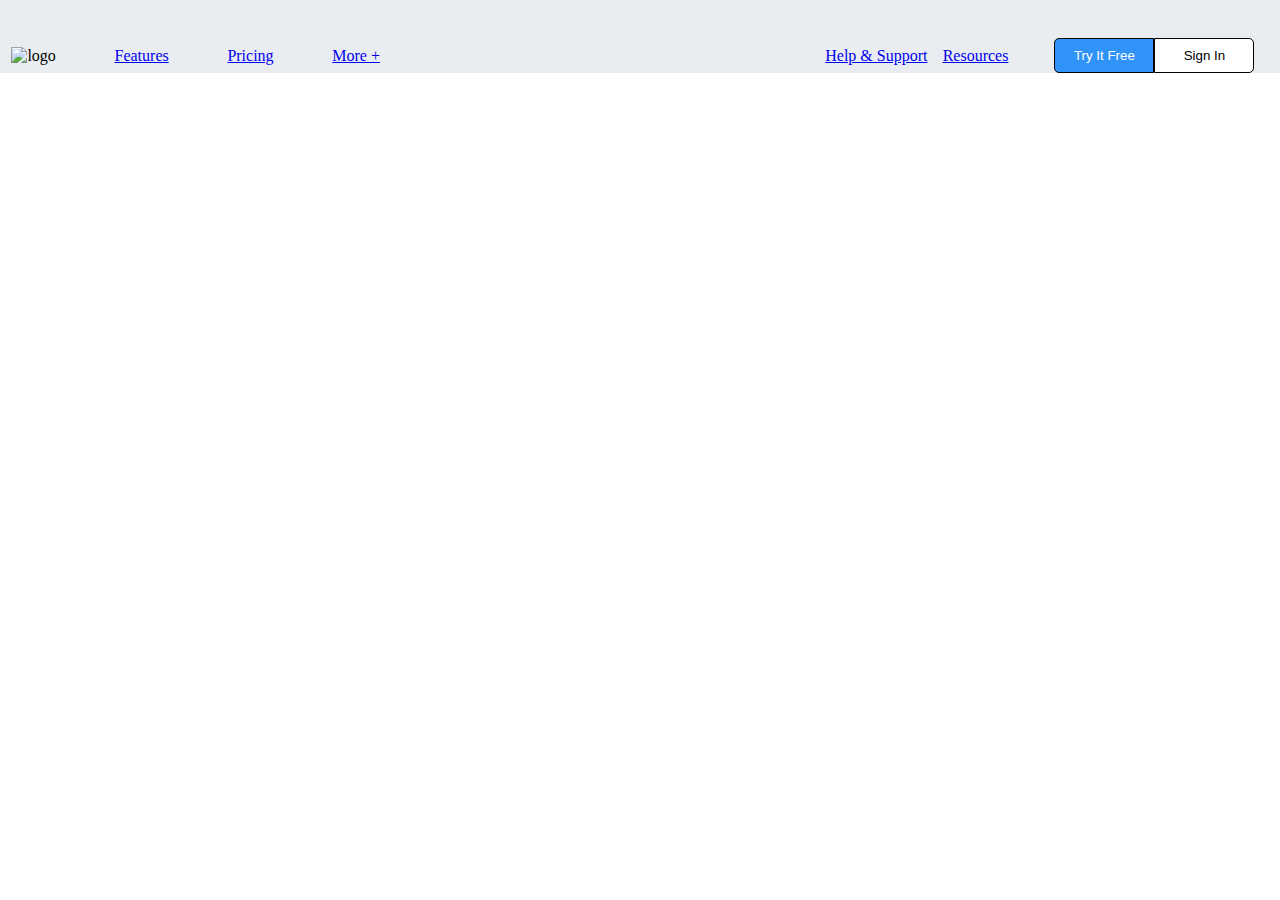
==== ActiveCollab/activeCollab.html @ 05ff6b73 "header" ====
<!DOCTYPE html>
<html lang="fr">
<head>
    <meta charset="UTF-8">
    <title>Active Collab</title>
    <link rel="stylesheet" href="activeCollab_styles.css">
</head>
<body>
   <header>
       <article class="hgauche">
           <img src="/svg/logo-w-type.svg" alt="logo">
           <a href="https://activecollab.com/features.html?_ga=2.247217344.537714980.1511949286-539943258.1511949286">Features</a>
           <a href="https://activecollab.com/pricing.html?_ga=2.247217344.537714980.1511949286-539943258.1511949286">Pricing</a>
           <a href="https://activecollab.com/?&_ga=2.247217344.537714980.1511949286-539943258.1511949286#">More +</a>
       </article>
       <article class="hdroite">
           <a href="https://activecollab.com/help/?_ga=2.216282066.537714980.1511949286-539943258.1511949286">Help & Support</a>
           <a href="https://activecollab.com/project-management-guides/?_ga=2.254097356.537714980.1511949286-539943258.1511949286">Resources</a>
       </article>
       <article class="hddroite">
           
           <button type="button" class="buttonG" >Try It Free</button>
           <button type="button" class="buttonD">Sign In</button>
       </article>
   </header>
    
</body>
</html>
---- ActiveCollab/activeCollab_styles.css ----
body{
    width: 100%;
    margin: 0 auto;
}

header{
    display: flex;
    
    
    
    
    
}

header{
    width: 100%;
    background-color: #e9edf2;
    padding-top: 3%;
    
    
}

.hgauche{
    width: 40%;
    display: flex;
    justify-content: space-between;
    align-items: center;
    margin-right: 20%;
        
    
}

.hgauche img{
    margin-left: 3%
}

.hdroite{
    width: 40%;
    display: flex;
    align-items: center;
    justify-content:flex-end;
    margin-right: 3%;
    padding: 2
}

.hdroite a{
    padding: 2%
}

.hddroite{
    display: flex;
    align-content: center;;
    margin-right: 2%
}

button{
    width: 100px;
    height: 35px;
    border: 1px solid black;
    
    
}

.buttonG{
    background-color: #3093f7;
    color: white;
    border-top-left-radius: 5px;
    border-bottom-left-radius: 5px;
}

.buttonD{
    background-color: white;
    border-top-right-radius: 5px;
    border-bottom-right-radius: 5px;
    
}

h1{
    background-color: #e9edf2;
    margin-top: 0;
    padding-top: 2%;
    text-align: center;
    padding-bottom: 5%
}
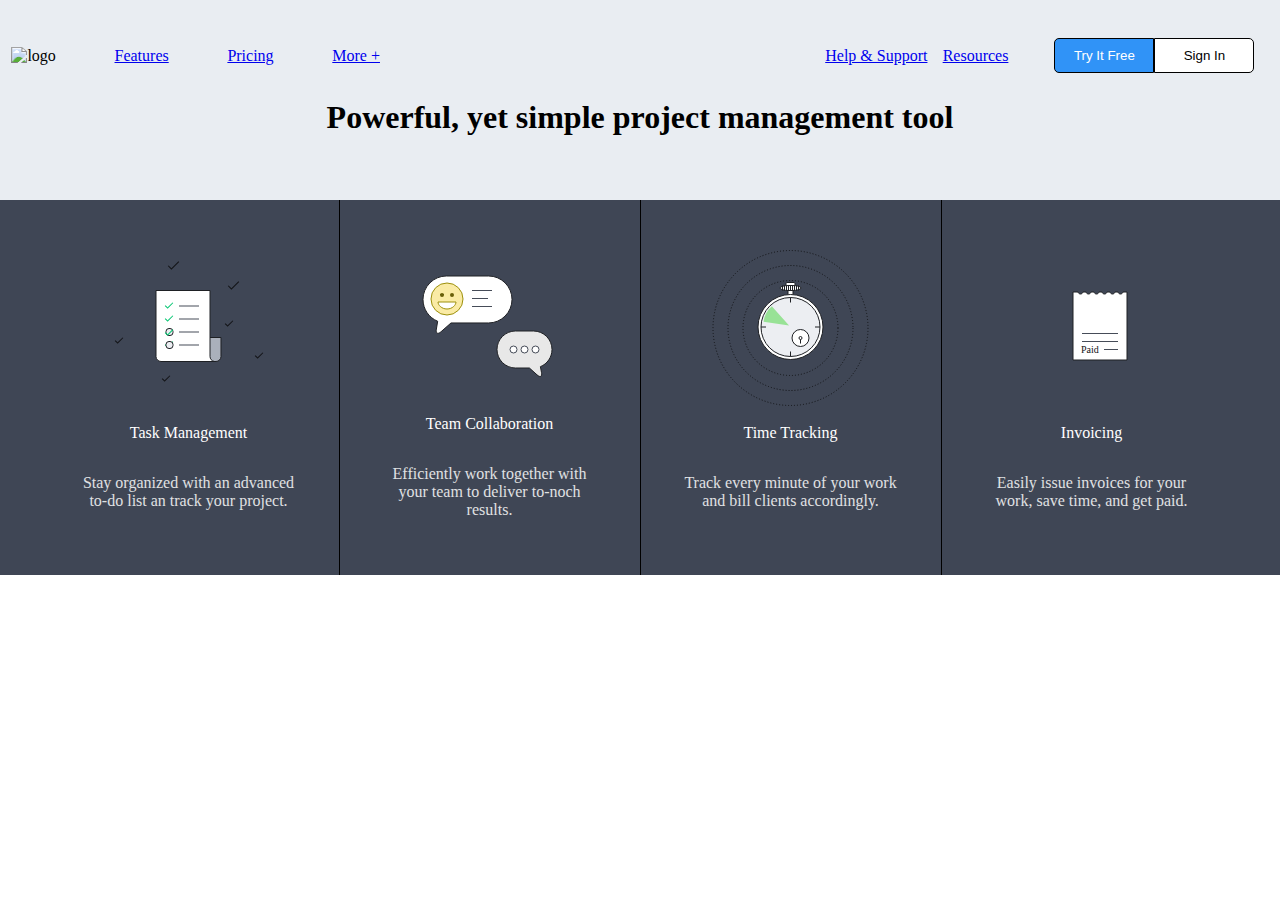
==== commit f0a4b3ef: "fin div bleue" ====
--- a/ActiveCollab/activeCollab.html
+++ b/ActiveCollab/activeCollab.html
@@ -6,6 +6,9 @@
     <link rel="stylesheet" href="activeCollab_styles.css">
 </head>
 <body>
+  
+  <!--HEADER-->
+  
    <header>
        <article class="hgauche">
            <img src="/svg/logo-w-type.svg" alt="logo">
@@ -23,6 +26,167 @@
            <button type="button" class="buttonD">Sign In</button>
        </article>
    </header>
+   
+   
+   <!--NAV BLUE SOUS HEADER-->
+   
+   
+   <h1>Powerful, yet simple project management tool</h1>
+   <section class="navSsHeader">
+      
+      <article class="task">
+           <svg width="150px" height="160px" viewBox="0 0 150 135">
+                      <g stroke="none" stroke-width="1" fill="none" fill-rule="evenodd">
+                         <g id="task-management-hero" transform="translate(-29, -10)">
+                            <g transform="translate(29, 7)">
+                               <path d="M107.014999,103.899982 L107.014999,104 L54.0149994,104 C51.2535756,104 49.0149994,101.761424 49.0149994,99 L49.0149994,80 L103.014999,80 L103.014999,97.5 L103.014999,99 C103.014999,101.418958 104.732759,103.436712 107.014999,103.899982 Z" stroke="#1E2024" fill="#AAB0BB" transform="translate(78, 92) scale(-1, 1) translate(-78, -92)">
+                               </path>
+                               <path d="M100.014999,103.899982 L100.014999,104 L47.0149994,104 C44.2535756,104 42.0149994,101.761424 42.0149994,99 L42.0149994,33 L96.0149994,33 L96.0149994,97.5 L96.0149994,99 C96.0149994,101.418958 97.7327591,103.436712 100.014999,103.899982 Z" stroke="#1E2024" fill="#FFFFFF">
+                               </path>
+                               <rect class="tm-numb-point" stroke="#1E2024" fill="#ECEEF2" x="52" y="71" width="7" height="7" rx="3">
+                               </rect>
+                               <path class="tm-checked" transform="translate(55, 74) rotate(-45) translate(-55, -47)" fill="#05C672" d="M51.0149994,48 L59.0149994,48 L59.0149994,49 L51.0149994,49 L51.0149994,48 Z M51.0149994,45 L52.0149994,45 L52.0149994,48 L51.0149994,48 L51.0149994,45 Z"> </path>
+                               <path class="tm-checked i--delay" transform="translate(55, 86) rotate(-45) translate(-55, -47)" fill="#05C672" d="M51.0149994,48 L59.0149994,48 L59.0149994,49 L51.0149994,49 L51.0149994,48 Z M51.0149994,45 L52.0149994,45 L52.0149994,48 L51.0149994,48 L51.0149994,45 Z"></path>
+                               <rect class="tm-numb-point i--delay" stroke="#1E2024" fill="#ECEEF2" x="52" y="84" width="7" height="7" rx="3">
+                               </rect>
+                               <rect fill="#464C58" x="65" y="48" width="20" height="1"></rect>
+                               <rect fill="#464C58" x="65" y="61" width="20" height="1"></rect>
+                               <rect fill="#464C58" x="65" y="74" width="20" height="1"></rect>
+
+                               <path d="M51.0149994,61 L59.0149994,61 L59.0149994,62 L51.0149994,62 L51.0149994,61 Z M51.0149994,58 L52.0149994,58 L52.0149994,61 L51.0149994,61 L51.0149994,58 Z" fill="#05C672" transform="translate(55.014999, 60.000000) rotate(-45.000000) translate(-55.014999, -60.000000)">
+                               </path>
+                               <path d="M51.0149994,48 L59.0149994,48 L59.0149994,49 L51.0149994,49 L51.0149994,48 Z M51.0149994,45 L52.0149994,45 L52.0149994,48 L51.0149994,48 L51.0149994,45 Z" fill="#05C672" transform="translate(55.014999, 47.000000) rotate(-45.000000) translate(-55.014999, -47.000000)">
+                               </path>
+                               <rect fill="#464C58" x="65" y="87" width="20" height="1"></rect>
+                               <g class="tm-bg-pattern">
+                                  <path d="M1.01499939,83 L9.01499939,83 L9.01499939,84 L1.01499939,84 L1.01499939,83 Z M1.01499939,80 L2.01499939,80 L2.01499939,83 L1.01499939,83 L1.01499939,80 Z" fill="#121316" transform="translate(5.014999, 82.000000) rotate(-45.000000) translate(-5.014999, -82.000000)">
+                                  </path>
+                                  <path d="M141.014999,98 L149.014999,98 L149.014999,99 L141.014999,99 L141.014999,98 Z M141.014999,95 L142.014999,95 L142.014999,98 L141.014999,98 L141.014999,95 Z" fill="#121316" transform="translate(145.014999, 97.000000) rotate(-45.000000) translate(-145.014999, -97.000000)">
+                                  </path>
+                                  <path d="M111.014999,66 L119.014999,66 L119.014999,67 L111.014999,67 L111.014999,66 Z M111.014999,63 L112.014999,63 L112.014999,66 L111.014999,66 L111.014999,63 Z" fill="#121316" transform="translate(115.014999, 65.000000) rotate(-45.000000) translate(-115.014999, -65.000000) ">
+                                  </path>
+                                  <path d="M48.0149994,121 L56.0149994,121 L56.0149994,122 L48.0149994,122 L48.0149994,121 Z M48.0149994,118 L49.0149994,118 L49.0149994,121 L48.0149994,121 L48.0149994,118 Z" fill="#121316" transform="translate(52.014999, 120.000000) rotate(-45.000000) translate(-52.014999, -120.000000)">
+                                  </path>
+                                  <path d="M114.014999,28 L125.014999,28 L125.014999,29 L114.014999,29 L114.014999,28 Z M114.014999,24 L115.014999,24 L115.014999,28 L114.014999,28 L114.014999,24 Z" fill="#121316" transform="translate(119.514999, 26.500000) rotate(-45.000000) translate(-119.514999, -26.500000)">
+                                  </path>
+                                  <path d="M54.0149994,8 L65.0149994,8 L65.0149994,9 L54.0149994,9 L54.0149994,8 Z M54.0149994,4 L55.0149994,4 L55.0149994,8 L54.0149994,8 L54.0149994,4 Z" fill="#121316" transform="translate(59.514999, 6.500000) rotate(-45.000000) translate(-59.514999, -6.500000)">
+                                  </path>
+                               </g>
+                            </g>
+                         </g>
+                      </g>
+
+           </svg>
+           <p class="Phaut">Task Management</p>
+           <p class="Pbas">Stay organized with an advanced to-do list an track your project.</p>
+           </article>
+
+       <article class="team">
+               <svg width="195px" height="160px" viewBox="0 0 195 116">
+                  <g stroke="none" stroke-width="1" fill="none" fill-rule="evenodd">
+                     <g id="team-collaboration-hero" transform="translate(-1.000000, -16.000000)">
+                        <g transform="translate(1.000000, 16.000000)">
+                           <g>
+                              <path d="M127.595294,107 L119.954961,113.855331 C116.666127,116.806255 114.676658,115.677066 115.507767,111.35191 L116.599743,105.669175 C109.799968,102.933716 105,96.2785391 105,88.5 C105,78.2827321 113.278703,70 123.505502,70 L141.494498,70 C151.714805,70 160,78.2804856 160,88.5 C160,98.7172679 151.721297,107 141.494498,107 L127.595294,107 Z" stroke="#1E2024" fill="#E8E8E8" transform="translate(132.500000, 92.750247) scale(-1, 1) translate(-132.500000, -92.750247)">
+                              </path>
+                              <!-- lines -->
+                              <circle class="dot-typing i--delayfl" stroke="#464C58" fill="#FFFFFF" cx="143.5" cy="88.5" r="3.5"></circle>
+                              <circle class="dot-typing i--delayfl-03" stroke="#464C58" fill="#FFFFFF" cx="132.5" cy="88.5" r="3.5"></circle>
+                              <circle class="dot-typing i--delayfl-04" stroke="#464C58" fill="#FFFFFF" cx="121.5" cy="88.5" r="3.5"></circle>
+                           </g>
+                           <path d="M59.0021816,61.9591837 L49.0735175,70.7088005 C45.7574836,73.6310493 43.6497324,72.4706575 44.3674886,68.1062604 L45.6596858,60.2489102 C37.063195,56.7640427 31,48.3317891 31,38.4795918 C31,25.5121713 41.5150186,15 54.4710001,15 L96.5289999,15 C109.491675,15 120,25.5093202 120,38.4795918 C120,51.4470123 109.484981,61.9591837 96.5289999,61.9591837 L59.0021816,61.9591837 Z" stroke="#1E2024" fill="#FFFFFF">
+                           </path>
+                           <rect fill="#464C58" x="80" y="29" width="20" height="1"></rect>
+                           <circle stroke="#9D900C" fill="#FAEBA5" cx="55" cy="38" r="16"></circle>
+                           <circle class="eye" fill="#69600A" cx="50" cy="34" r="2"></circle>
+                           <g class="eye-line" stroke="#69600B" stroke-linecap="square">
+                              <path d="M49.5,49.5 L52.5,49.5" transform="translate(-1, -16)"></path>
+                           </g>
+                           <circle fill="#69600A" cx="60" cy="34" r="2"></circle>
+                           <path d="M46,41 C46,44 49.6,48 55,48 C60.4,48 64,44 64,41 C59.5,41 50.4999999,41 46,41 Z" stroke="#9D900C" fill="#FFFFFF"></path>
+                           <rect fill="#464C58" x="80" y="37" width="16" height="1"></rect>
+                           <rect fill="#464C58" x="80" y="45" width="20" height="1"></rect>
+                        </g>
+                     </g>
+                  </g>
+
+               </svg>
+               <p class="Phaut">Team Collaboration</p>
+               <p class="Pbas">Efficiently work together with your team to deliver to-noch results.</p>
     
+       </article>
+       
+       <article class="time">
+            <svg width="157px" height="160px" viewBox="0 0 157 157">
+                  <g stroke="none" stroke-width="1" fill="none" fill-rule="evenodd">
+                     <g transform="translate(-25.000000, -2.000000)">
+                        <g transform="translate(26.000000, 3.000000)">
+                           <g class="clock-start">
+                              <rect stroke="#1E2024" fill="#FFFFFF" x="75" y="37" width="5" height="12"></rect>
+                              <rect stroke="#1E2024" fill="#FFFFFF" x="73" y="32" width="9" height="5" rx="1"></rect>
+                              <rect stroke="#1E2024" fill="#FFFFFF" x="67" y="35" width="21" height="5" rx="9"></rect>
+                              <rect fill="#1E2024" x="69" y="35" width="1" height="5"></rect>
+                              <rect fill="#1E2024" x="71" y="35" width="1" height="5"></rect>
+                              <rect fill="#1E2024" x="73" y="35" width="1" height="5"></rect>
+                              <rect fill="#1E2024" x="75" y="35" width="1" height="5"></rect>
+                              <rect fill="#1E2024" x="77" y="35" width="1" height="5"></rect>
+                              <rect fill="#1E2024" x="79" y="35" width="1" height="5"></rect>
+                              <rect fill="#1E2024" x="81" y="35" width="1" height="5"></rect>
+                              <rect fill="#1E2024" x="83" y="35" width="1" height="5"></rect>
+                              <rect fill="#1E2024" x="85" y="35" width="1" height="5"></rect>
+                              <g>
+                                 <circle stroke="#1E2024" fill="#FFFFFF" cx="77.5" cy="76.5" r="32.5"></circle>
+                                 <circle class="dot-typing i--pulse" stroke="#121316" stroke-dasharray="1,2" cx="77.5" cy="77.5" r="47.5"></circle>
+                                 <circle class="dot-typing i--pulse-03" stroke="#121316" stroke-dasharray="1,2" cx="77.5" cy="77.5" r="62.5"></circle>
+                                 <circle class="dot-typing i--pulse-04" stroke="#121316" stroke-dasharray="1,2" cx="77.5" cy="77.5" r="77.5"></circle>
+                                 <circle stroke="#1E2024" fill="#ECEEF2" cx="77.5" cy="76.5" r="29.5"></circle>
+                                 <circle stroke="#1E2024" fill="#FFFFFF" cx="87.5" cy="87.5" r="8.5"></circle>
+                                 <rect class="clock-small-needle" fill="#1E2024" x="87" y="87" width="1" height="6"></rect>
+                                 <rect fill="#1E2024" x="77" y="47" width="1" height="5"></rect>
+                                 <rect fill="#1E2024" x="77" y="101" width="1" height="5"></rect>
+                                 <rect fill="#1E2024" x="48" y="76" width="5" height="1"></rect>
+                                 <rect fill="#1E2024" x="102" y="76" width="5" height="1"></rect>
+                                 <circle stroke="#1E2024" fill="#FFFFFF" cx="87.5" cy="87.5" r="1.5"></circle>
+                                 <path d="M53,64.022557 C57.3303793,60.270402 62.9796884,58 69.1592784,58 C69.2944439,58 69.4293558,58.0010862 69.5640057,58.0032504 L69.5640057,83.7627703 L53,64.022557 Z" fill="#98E296" transform="translate(61.282003, 70.881385) rotate(-42.000000) translate(-61.282003, -70.881385) ">
+                                 </path>
+                              </g>
+                           </g>
+                        </g>
+                     </g>
+                  </g>
+               </svg>
+           <p class="Phaut">Time Tracking</p>
+           <p class="Pbas">Track every minute of your work and bill clients accordingly.</p>
+       </article>
+       
+       <article class="invoicing">
+            <svg width="152px" height="160px" viewBox="0 0 152 146" style="z-index: 1; position: relative">
+                  <g stroke="none" stroke-width="1" fill="none" fill-rule="evenodd">
+                     <g id="invoicing-hero" transform="translate(-18.000000, -5.000000)">
+                        <g transform="translate(18.000000, 3.000000)">
+                           <path d="M106.949991,39 L111,39 L111,107 L57,107 L57,39 L62.0500091,39 L62.0500091,39 C62.2816442,40.1411202 63.290521,41 64.5,41 C65.709479,41 66.7183558,40.1411202 66.9499909,39 L70.0500091,39 C70.2816442,40.1411202 71.290521,41 72.5,41 C73.709479,41 74.7183558,40.1411202 74.9499909,39 L74.9499909,39 L78.0500091,39 L78.0500091,39 C78.2816442,40.1411202 79.290521,41 80.5,41 C81.709479,41 82.7183558,40.1411202 82.9499909,39 L86.0500091,39 C86.2816442,40.1411202 87.290521,41 88.5,41 C89.709479,41 90.7183558,40.1411202 90.9499909,39 L90.9499909,39 L94.0500091,39 L94.0500091,39 C94.2816442,40.1411202 95.290521,41 96.5,41 C97.709479,41 98.7183558,40.1411202 98.9499909,39 L102.050009,39 C102.281644,40.1411202 103.290521,41 104.5,41 C105.709479,41 106.718356,40.1411202 106.949991,39 L106.949991,39 Z" stroke="#1E2024" fill="#FFFFFF"></path>
+                           <rect fill="#464C58" x="66" y="88" width="36" height="1"></rect>
+                           <rect fill="#464C58" x="88" y="96" width="14" height="1"></rect>
+                           <rect fill="#464C58" x="66" y="80" width="36" height="1"></rect>
+                           <text class="i-paid-txt" font-size="10" font-weight="260" fill="#121316">
+                              <tspan x="65" y="100">Paid</tspan>
+                           </text>
+                           <circle class="in-circle-status" cx="74.5" cy="60.5" r="8.5"></circle>
+                        </g>
+                     </g>
+                  </g>
+               </svg>
+           <p class="Phaut">Invoicing</p>
+           <p class="Pbas">Easily issue invoices for your work, save time, and get paid.</p>
+       </article>
+       
+   </section> 
+   
+   <!--TEXT ET BUTTON-->
+   
+   <section>
+       
+       
+   </section>
 </body>
 </html>--- a/ActiveCollab/activeCollab_styles.css
+++ b/ActiveCollab/activeCollab_styles.css
@@ -2,6 +2,8 @@
     width: 100%;
     margin: 0 auto;
 }
+
+/*  HEADER*/
 
 header{
     display: flex;
@@ -78,10 +80,65 @@
 h1{
     background-color: #e9edf2;
     margin-top: 0;
+    margin-bottom: 0;
     padding-top: 2%;
     text-align: center;
     padding-bottom: 5%
 }
 
 
+/* NAV BLUE SOUS HEADER */
 
+.navSsHeader{
+    background-color: #3F4655;
+    width: 100%;
+    height: 375px;
+    display: flex;
+    justify-content: center;
+    align-items: center
+}
+.navSsHeader article {
+    height: 375px;
+    width: 300px;
+    
+    display: flex;
+    flex-direction: column;
+    justify-content: center;
+    align-items: center
+
+}
+
+.navSsHeader article p{
+    width: 75%;
+    text-align: center;
+    
+    
+}
+
+.Phaut{
+    color: white
+}
+
+.Pbas{
+    color: #e0e1e3;
+}
+
+.task, .team, .time{
+    border-right: 0.1px solid black;
+}
+
+
+
+/*TEXT ET BUTTON*/
+
+
+
+
+
+
+
+
+
+
+
+
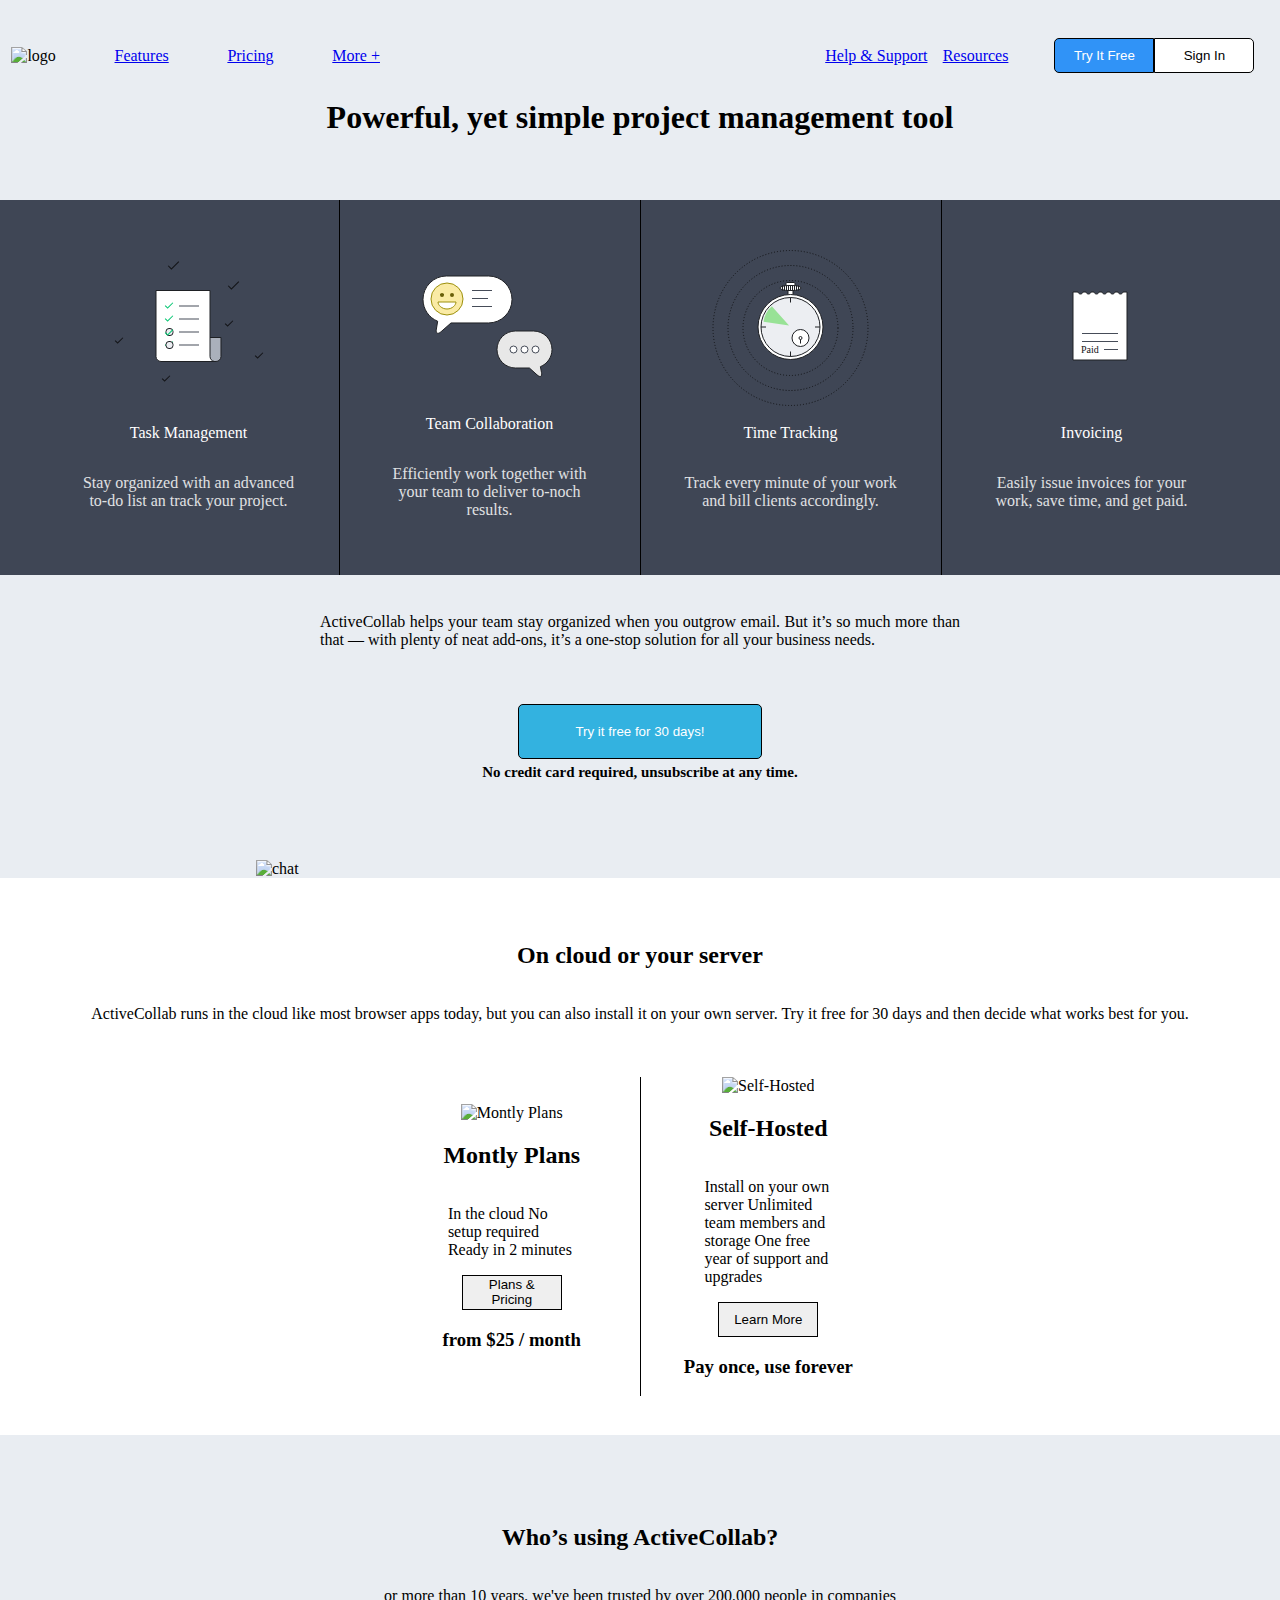
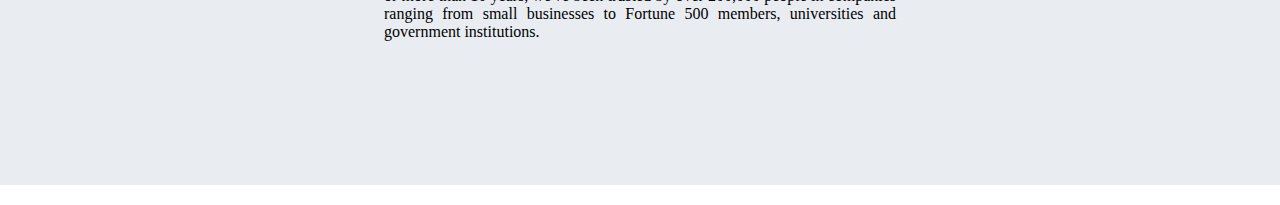
==== commit 99825104: "debut form" ====
--- a/ActiveCollab/activeCollab.html
+++ b/ActiveCollab/activeCollab.html
@@ -184,9 +184,74 @@
    
    <!--TEXT ET BUTTON-->
    
-   <section>
-       
+   <section class="centre">
+       <p>ActiveCollab helps your team stay organized when you outgrow email. But it’s so much more than that — with plenty of neat add-ons, it’s a one-stop solution for all your business needs.</p>
+       <button type="button">
+           Try it free for 30 days!
+       </button>
+       <h3>No credit card required, unsubscribe at any time.</h3>
+       <img src="/png/activecollab-project-management-kanban-screenshot.png" alt="chat">
        
    </section>
+   
+   
+   <!--ON CLOUD...-->
+   
+   <section class="cloud">
+       <h2>On cloud or your server</h2>
+       <p>ActiveCollab runs in the cloud like most browser apps today, but you can also install it on your own server. Try it free for 30 days and then decide what works best for you.
+        </p>
+   </section>
+   
+   <!--TARIF-->
+   
+   <section class="tarif">
+       <article class="gauche">
+          <img src="/svg/cloud-plan.svg" alt="Montly Plans">
+          <h2>Montly Plans</h2>
+          <p>In the cloud
+             No setup required
+             Ready in 2 minutes
+          </p>
+          <button type="button">Plans & Pricing</button>
+          <h3>from $25 / month</h3>
+           
+       </article>
+       
+       
+       <article class="droite">
+          <img src="/svg/selfhosted-plan.svg" alt="Self-Hosted">
+          <h2>Self-Hosted</h2>
+          <p>Install on your own server
+             Unlimited team members and storage
+             One free year of support and upgrades
+          </p>
+          <button type="button">Learn More</button>
+          <h3>Pay once, use forever</h3>
+           
+       </article>
+   </section>
+   
+   
+   <!--WHO'S USING...-->
+       
+       <section class="who">
+            <h2>Who’s using ActiveCollab?</h2>
+            <p>or more than 10 years, we've been trusted by over 200,000 people in companies ranging from small businesses to Fortune 500 members, universities and government institutions.</p>
+       </section>
+       
+       <!--FORM-->
+       
+       <section>
+           <h2></h2>
+           <article></article>
+           <article></article>
+           <article></article>
+           <article></article>
+           <h3></h3>
+       </section>
+       
+       <!--FOOTER-->
+   
 </body>
 </html>--- a/ActiveCollab/activeCollab_styles.css
+++ b/ActiveCollab/activeCollab_styles.css
@@ -7,10 +7,6 @@
 
 header{
     display: flex;
-    
-    
-    
-    
     
 }
 
@@ -132,13 +128,132 @@
 /*TEXT ET BUTTON*/
 
 
-
-
-
-
-
-
-
-
-
-
+.centre{
+    display: flex;
+    flex-direction: column;
+    align-items: center;
+    background-color: #e9edf2;
+}
+
+.centre p{
+    width: 50%;
+    margin-left: 25%;
+    margin-right: 25%;
+    margin-top: 0;
+    padding-top: 3%;
+    text-align: justify
+}
+
+.centre button{
+    width: 19%;
+    height: 55px;
+    background-color: #33b2e0;
+    border-radius: 5px;
+    color: white;
+    margin-top: 3%;
+    margin-bottom:-10px
+}
+
+.centre h3{
+    font-size: 15px;
+}
+
+.centre img{
+    width: 60%;
+    margin-top: 5%
+}
+
+
+/*ON CLOUD...*/
+
+.cloud{
+    display: flex;
+    flex-direction: column;
+    align-items: center;
+}
+
+.cloud h2{
+    margin-top: 5%;
+    
+}
+
+
+/*TARIF*/
+
+.tarif{
+    width: 100%;
+    display: flex;
+    justify-content: space-between;
+    justify-content: center;
+}
+
+.tarif article{
+    width: 100%;
+    display: flex;
+    flex-direction: column;
+    align-items: center;
+    justify-content: center;
+    margin-top: 3%;
+    margin-bottom: 3%;
+    
+    
+}
+
+.tarif p{
+    width: 50%;
+    
+    
+}
+
+
+.gauche{
+    margin-left: 30%;
+    border-right: 1px solid black;
+    
+}
+
+.droite{
+    margin-right: 30%;
+    
+}
+
+
+/*WHO'S USING...*/
+
+
+.who{
+    width: 100%;
+    height: 350px;
+    background-color: #e9edf2;
+    display: flex;
+    flex-direction: column;
+    align-items: center;
+}
+
+.who h2{
+    margin-top: 7%;
+}
+
+.who article{
+    width: 100%
+}
+
+.who p{
+    width: 40%;
+    text-align: justify;
+}
+
+
+
+/*FORM*/
+
+
+
+
+
+/*FOOTER*/
+
+
+
+
+
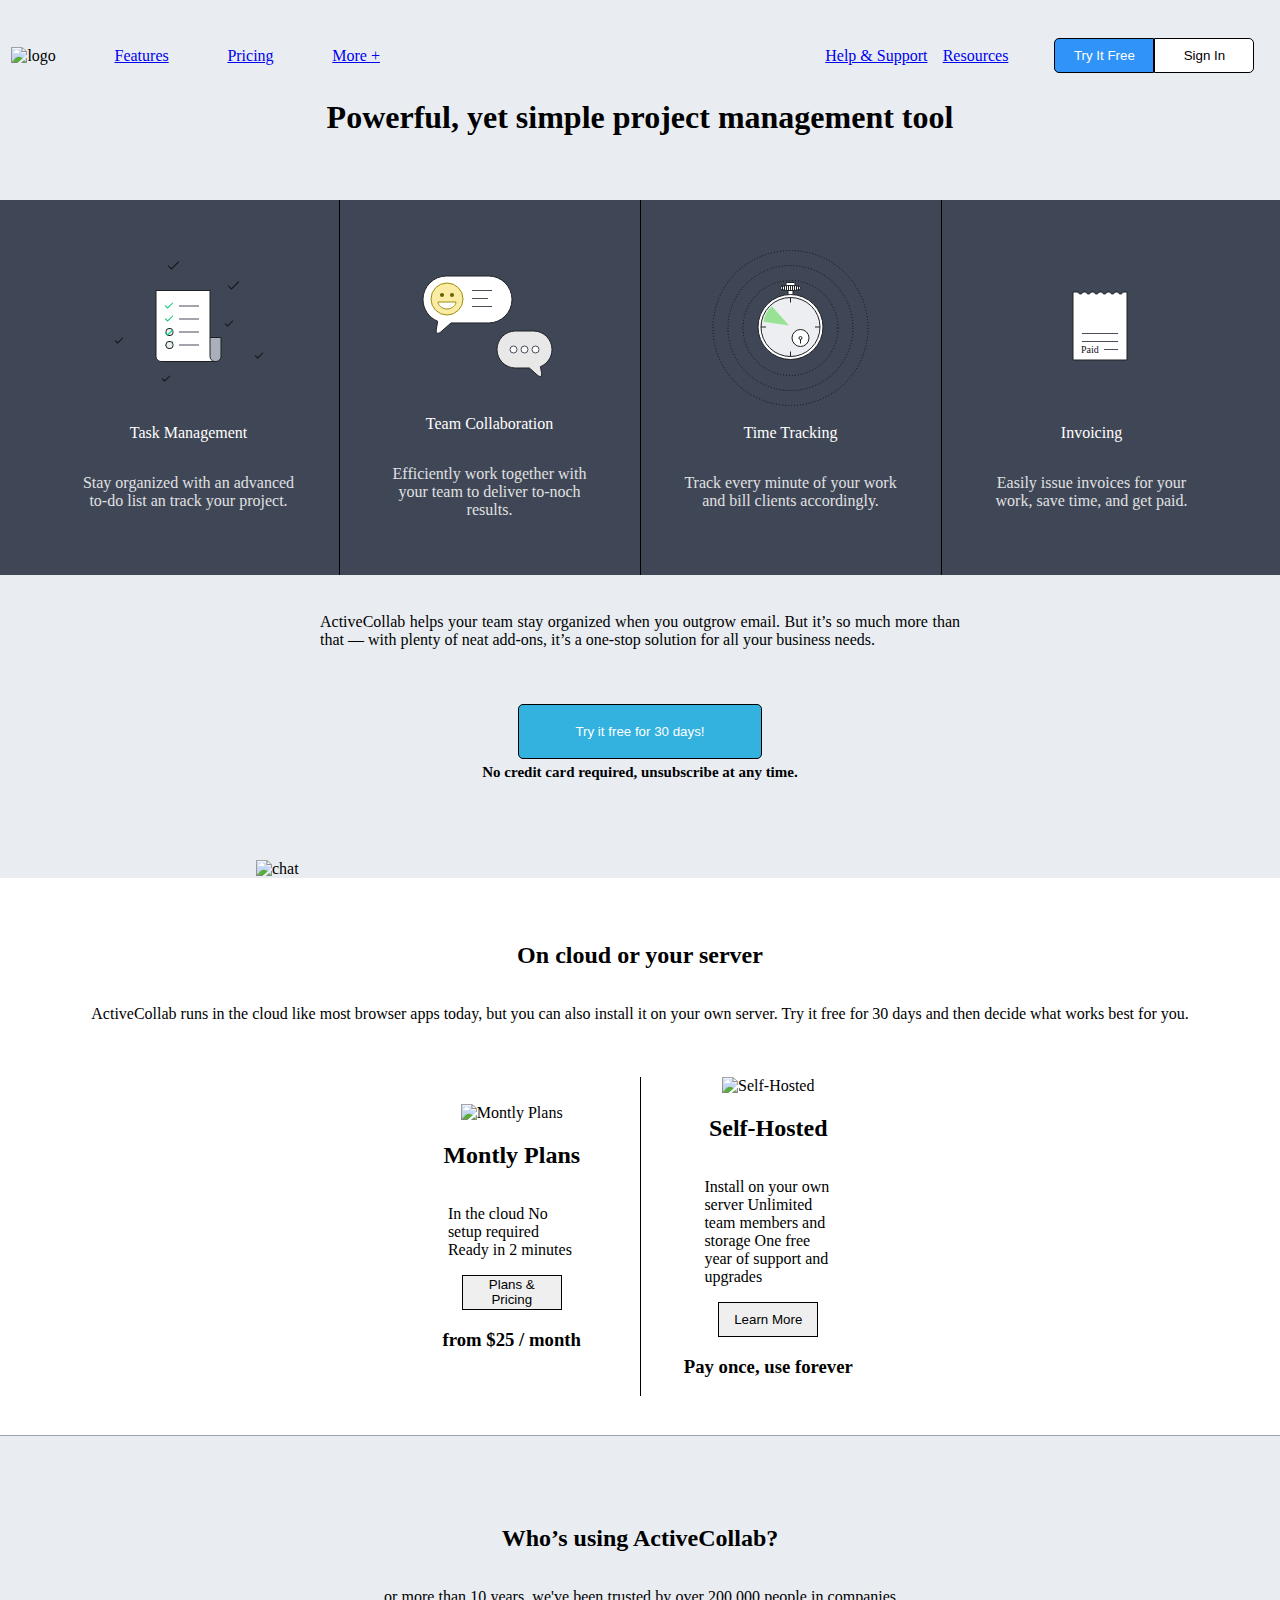
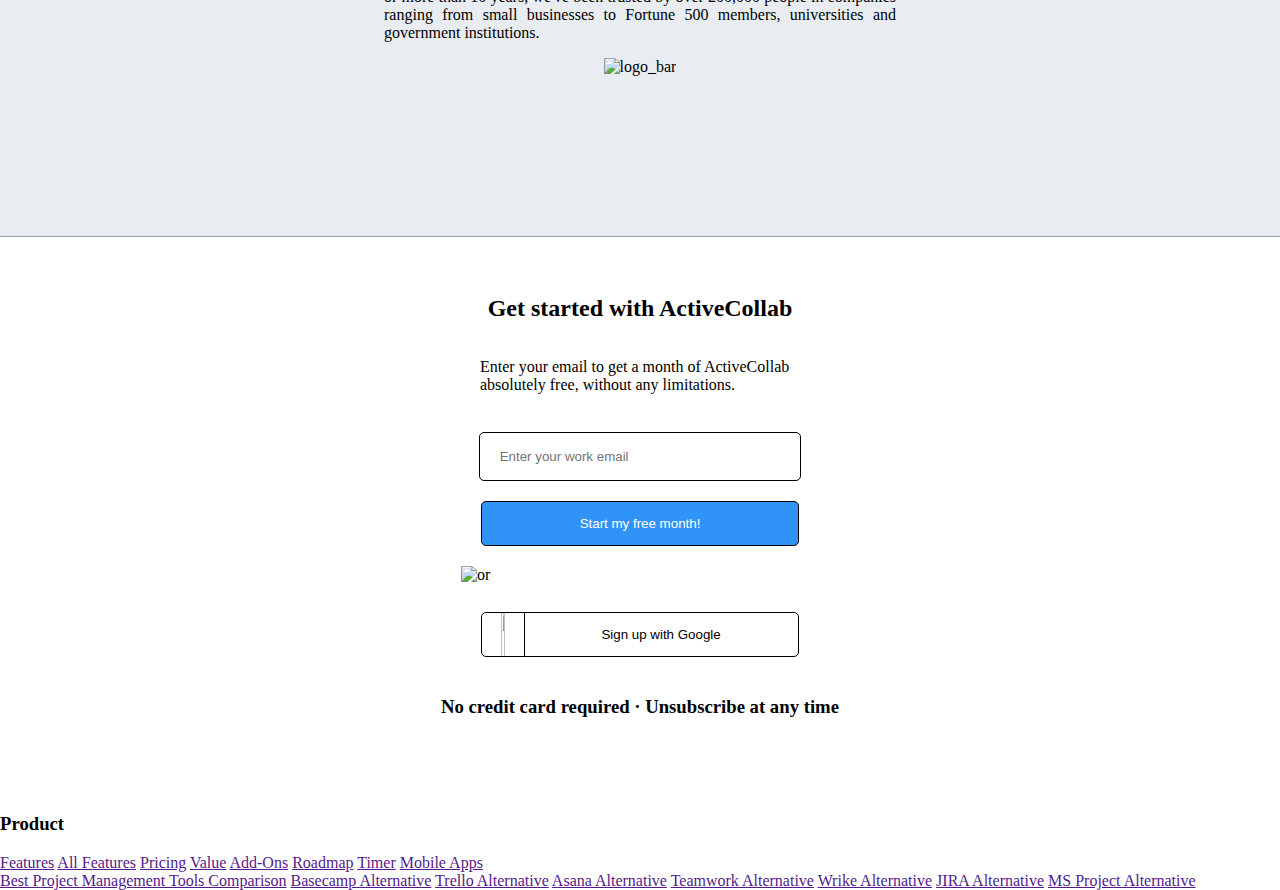
==== commit 0d49709e: "debut footer" ====
--- a/ActiveCollab/activeCollab.html
+++ b/ActiveCollab/activeCollab.html
@@ -4,6 +4,7 @@
     <meta charset="UTF-8">
     <title>Active Collab</title>
     <link rel="stylesheet" href="activeCollab_styles.css">
+    <link rel="icon" href="/favicon/favicon.png">
 </head>
 <body>
   
@@ -238,20 +239,79 @@
        <section class="who">
             <h2>Who’s using ActiveCollab?</h2>
             <p>or more than 10 years, we've been trusted by over 200,000 people in companies ranging from small businesses to Fortune 500 members, universities and government institutions.</p>
+            <img src="/png/logo_bar.png" alt="logo_bar">
        </section>
        
        <!--FORM-->
        
+       <section class="form">
+           <h2>Get started with ActiveCollab</h2>
+           <p>Enter your email to get a month of ActiveCollab absolutely free, without any limitations.</p>
+           <article>
+               <input type="text" placeholder="Enter your work email">
+               <button type="button" class="start">Start my free month!</button>
+               <img src="/png/ligne_or.png" alt="or" class="or">
+               <button value="Gras" onclick="blabla();" class="google">Sign up with Google<img src="/svg/google-icon.svg" alt="" /></button>
+               <h3>No credit card required · Unsubscribe at any time</h3>
+           </article>
+           
+       </section>
+       
+       <!--FOOTER-->
+       
        <section>
-           <h2></h2>
-           <article></article>
-           <article></article>
-           <article></article>
-           <article></article>
-           <h3></h3>
+           <article class="product">
+                <h3>Product</h3>
+               <a href="">Features</a>
+               <a href="">All Features</a>
+               <a href="">Pricing</a>
+               <a href="">Value</a>
+               <a href="">Add-Ons</a>
+               <a href="">Roadmap</a>
+               <a href="">Timer</a>
+               <a href="">Mobile Apps</a>
+           </article>
+           <article class="alternative">
+               <a href="">Best Project Management Tools Comparison</a>
+               <a href="">Basecamp Alternative</a>
+               <a href="">Trello Alternative</a>
+               <a href="">Asana Alternative</a>
+               <a href="">Teamwork Alternative</a>
+               <a href="">Wrike Alternative</a>
+               <a href="">JIRA Alternative</a>
+               <a href="">MS Project Alternative</a>
+           </article>
+           <article class="solution">
+               <a href=""></a>
+               <a href=""></a>
+               <a href=""></a>
+               <a href=""></a>
+               <a href=""></a>
+               <a href=""></a>
+               <a href=""></a>
+               <a href=""></a>
+           </article >
+           <article class="compagny">
+               <a href=""></a>
+               <a href=""></a>
+               <a href=""></a>
+               <a href=""></a>
+               <a href=""></a>
+               <a href=""></a>
+               <a href=""></a>
+               <a href=""></a>
+           </article>
+           <article class="resources">
+               <a href=""></a>
+               <a href=""></a>
+               <a href=""></a>
+               <a href=""></a>
+               <a href=""></a>
+               <a href=""></a>
+               <a href=""></a>
+               <a href=""></a>
+           </article>
        </section>
-       
-       <!--FOOTER-->
    
 </body>
 </html>--- a/ActiveCollab/activeCollab_styles.css
+++ b/ActiveCollab/activeCollab_styles.css
@@ -223,11 +223,13 @@
 
 .who{
     width: 100%;
-    height: 350px;
+    height: 400px;
     background-color: #e9edf2;
     display: flex;
     flex-direction: column;
     align-items: center;
+    border-top: 1px solid #9aa2ab;
+    border-bottom: 1px solid #9aa2ab
 }
 
 .who h2{
@@ -247,7 +249,79 @@
 
 /*FORM*/
 
-
+.form{
+    height: 500px;
+    display: flex;
+    flex-direction: column;
+    align-items: center;
+    padding-top: 3%;
+    margin-bottom: 3%;
+    
+}
+
+.form article{
+    display: flex;
+    flex-direction: column;
+    align-items: center;
+}
+
+.form h2{
+    width: 40%;
+    text-align: center
+}
+
+.form p{
+    width: 25%;
+    margin-bottom: 3%
+}
+
+.form input{
+    width: 75%;
+    height: 45px;
+    border: 1px solid black;
+    border-radius: 5px;
+    margin-bottom: 5%;
+    text-align: left;
+    padding-left: 5%;
+}
+
+.or{
+    margin-bottom: 7%;
+    width: 90%
+}
+
+.start{
+    width: 80%;
+    height: 45px;
+    border: 1px solid black;
+    border-radius: 5px;
+    margin-bottom: 5%;
+    background-color: #3093f7;
+    color: white;
+}
+
+.google{
+    width: 80%;
+    height: 45px;
+    border: 1px solid black;
+    border-radius: 5px;
+    margin-bottom: 5%;
+    background-color: white;
+    display: flex;
+    flex-direction: row-reverse;
+    justify-content: flex-end;
+    align-items: center;
+    
+    
+}
+
+.google img{
+    width: 10%;
+    height: 107%;
+    border-right: 1px solid black;
+    padding-right: 2%;
+    margin-right: 25%
+}
 
 
 
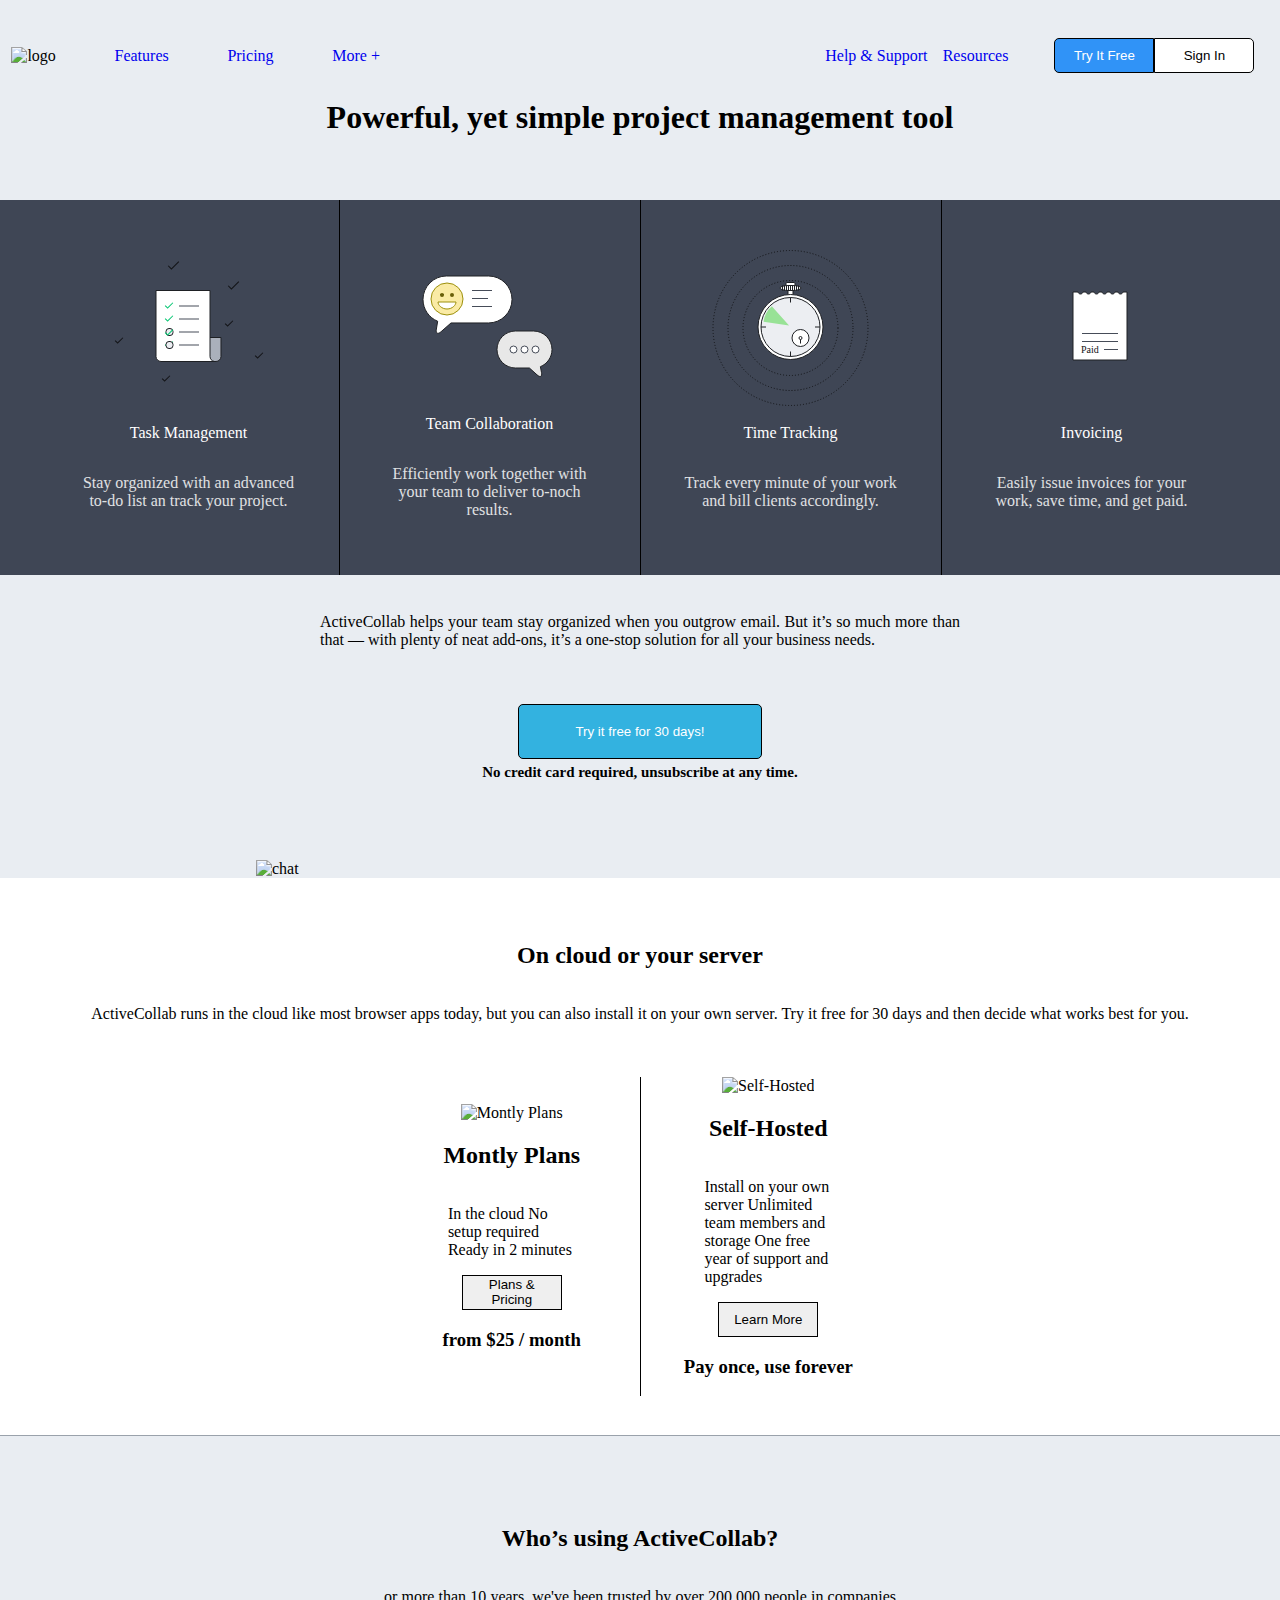
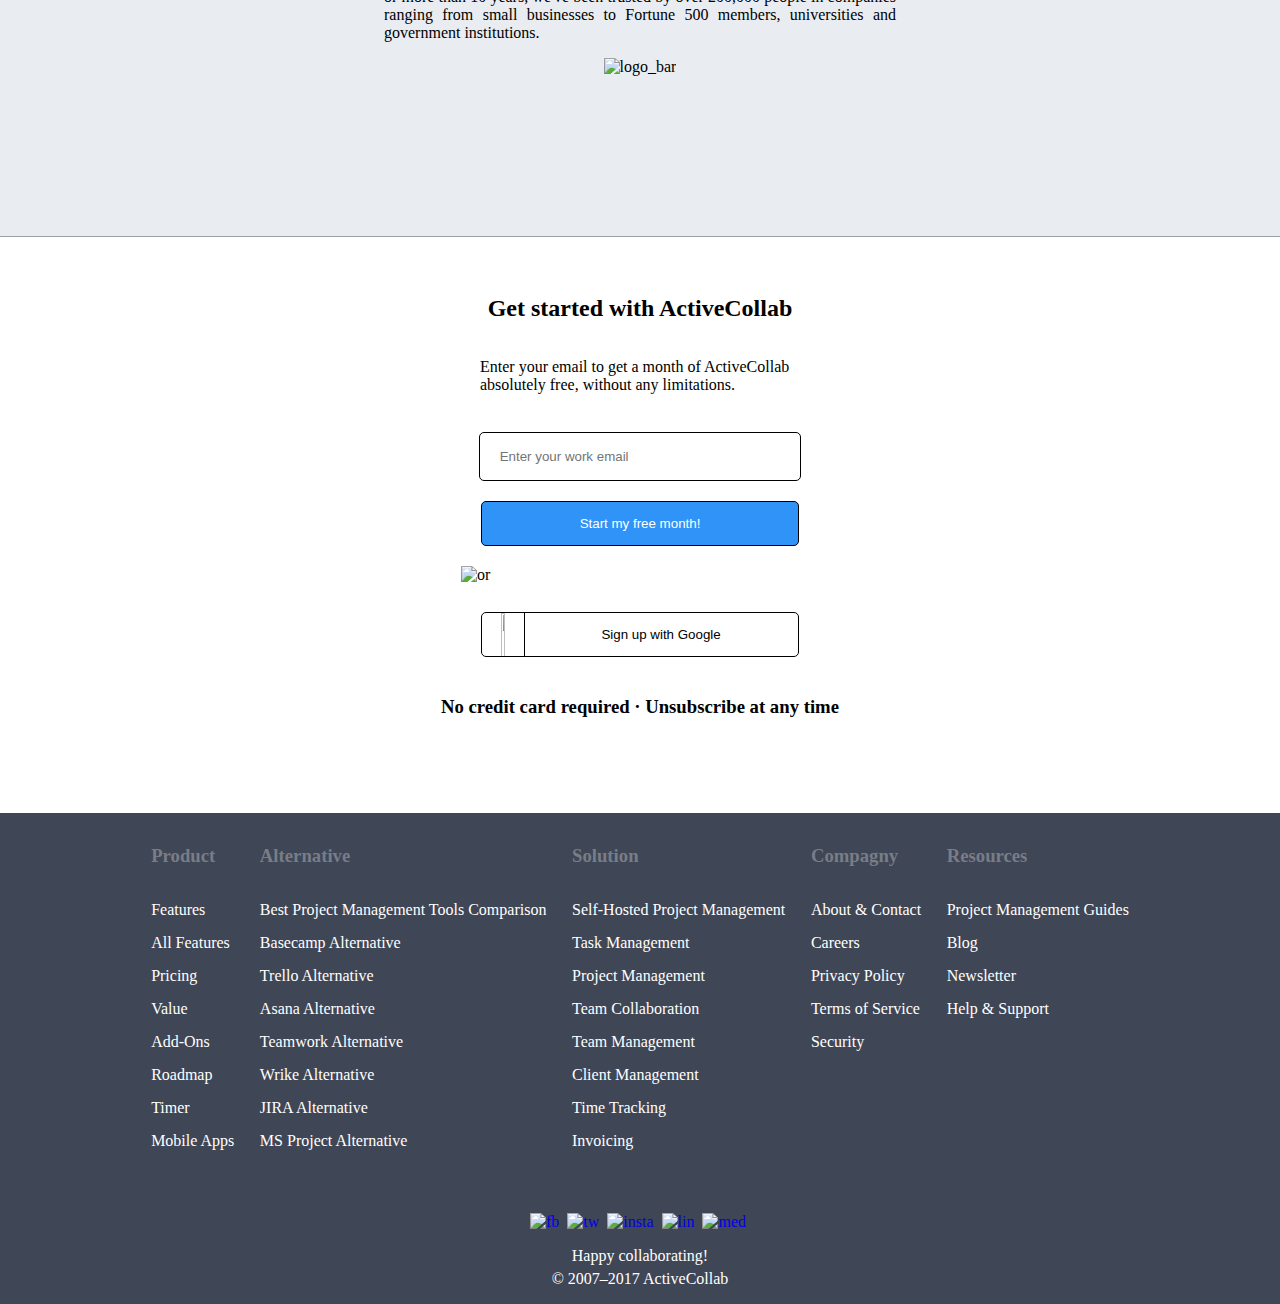
==== commit 77447c0a: "fin mais reste typo" ====
--- a/ActiveCollab/activeCollab.html
+++ b/ActiveCollab/activeCollab.html
@@ -258,60 +258,73 @@
        </section>
        
        <!--FOOTER-->
-       
-       <section>
+       <footer>
+       
+       <section class="links_footer">
            <article class="product">
                 <h3>Product</h3>
-               <a href="">Features</a>
-               <a href="">All Features</a>
-               <a href="">Pricing</a>
-               <a href="">Value</a>
-               <a href="">Add-Ons</a>
-               <a href="">Roadmap</a>
-               <a href="">Timer</a>
-               <a href="">Mobile Apps</a>
+               <a href="https://activecollab.com/features.html">Features</a>
+               <a href="https://activecollab.com/all-features.html">All Features</a>
+               <a href="https://activecollab.com/pricing.html">Pricing</a>
+               <a href="https://activecollab.com/value.html">Value</a>
+               <a href="https://activecollab.com/add-ons/">Add-Ons</a>
+               <a href="https://activecollab.com/roadmap.html">Roadmap</a>
+               <a href="https://activecollab.com/timer.html">Timer</a>
+               <a href="https://activecollab.com/mobile-apps.html">Mobile Apps</a>
            </article>
            <article class="alternative">
-               <a href="">Best Project Management Tools Comparison</a>
-               <a href="">Basecamp Alternative</a>
-               <a href="">Trello Alternative</a>
-               <a href="">Asana Alternative</a>
-               <a href="">Teamwork Alternative</a>
-               <a href="">Wrike Alternative</a>
-               <a href="">JIRA Alternative</a>
-               <a href="">MS Project Alternative</a>
+              <h3>Alternative</h3>
+               <a href="https://activecollab.com/best-project-management-tools-comparison.html">Best Project Management Tools Comparison</a>
+               <a href="https://activecollab.com/basecamp-alternative.html">Basecamp Alternative</a>
+               <a href="https://activecollab.com/trello-alternative.html">Trello Alternative</a>
+               <a href="https://activecollab.com/asana-alternative.html">Asana Alternative</a>
+               <a href="https://activecollab.com/teamwork-alternative.html">Teamwork Alternative</a>
+               <a href="https://activecollab.com/wrike-alternative.html">Wrike Alternative</a>
+               <a href="https://activecollab.com/jira-alternative.html">JIRA Alternative</a>
+               <a href="https://activecollab.com/ms-project-alternative.html">MS Project Alternative</a>
            </article>
            <article class="solution">
-               <a href=""></a>
-               <a href=""></a>
-               <a href=""></a>
-               <a href=""></a>
-               <a href=""></a>
-               <a href=""></a>
-               <a href=""></a>
-               <a href=""></a>
+              <h3>Solution</h3>
+               <a href="https://activecollab.com/self-hosted-project-management.html">Self-Hosted Project Management</a>
+               <a href="https://activecollab.com/task-management.html">Task Management</a>
+               <a href="https://activecollab.com/project-management.html">Project Management</a>
+               <a href="https://activecollab.com/team-collaboration.html">Team Collaboration</a>
+               <a href="https://activecollab.com/team-management.html">Team Management</a>
+               <a href="https://activecollab.com/client-management.html">Client Management</a>
+               <a href="https://activecollab.com/time-tracking-project-management">Time Tracking</a>
+               <a href="https://activecollab.com/invoice-your-work">Invoicing</a>
            </article >
            <article class="compagny">
-               <a href=""></a>
-               <a href=""></a>
-               <a href=""></a>
-               <a href=""></a>
-               <a href=""></a>
-               <a href=""></a>
-               <a href=""></a>
-               <a href=""></a>
+              <h3>Compagny</h3>
+               <a href="https://activecollab.com/about-contact.html">About & Contact</a>
+               <a href="https://activecollab.com/careers/">Careers</a>
+               <a href="https://activecollab.com/privacy-policy.html">Privacy Policy</a>
+               <a href="https://activecollab.com/terms.html">Terms of Service</a>
+               <a href="https://activecollab.com/security.html">Security</a>
            </article>
            <article class="resources">
-               <a href=""></a>
-               <a href=""></a>
-               <a href=""></a>
-               <a href=""></a>
-               <a href=""></a>
-               <a href=""></a>
-               <a href=""></a>
-               <a href=""></a>
+              <h3>Resources</h3>
+               <a href="https://activecollab.com/project-management-guides">Project Management Guides</a>
+               <a href="https://activecollab.com/blog/">Blog</a>
+               <a href="https://activecollab.com/newsletter.html">Newsletter</a>
+               <a href="https://activecollab.com/help/">Help & Support</a>
            </article>
        </section>
-   
+       
+       <section class="social">
+           <article>
+               <a href="https://www.facebook.com/activecollab"><img src="/social-icons/facebook.svg" alt="fb"></a>
+               <a href="https://twitter.com/activecollab"><img src="/social-icons/twitter.svg" alt="tw"></a>
+               <a href="https://instagram.com/activecollab"><img src="/social-icons/instagram.svg" alt="insta"></a>
+               <a href="https://www.linkedin.com/company/activecollab"><img src="/social-icons/linkedin.svg" alt="lin"></a>
+               <a href="https://medium.com/@activecollab"><img src="/social-icons/medium.svg" alt="med"></a>
+           </article>
+           <article class="p">
+               <p class="p1">Happy collaborating!</p>
+               <p class="p2"> © 2007–2017 ActiveCollab</p>
+           </article>
+               
+       </section>
+       </footer>
 </body>
 </html>--- a/ActiveCollab/activeCollab_styles.css
+++ b/ActiveCollab/activeCollab_styles.css
@@ -327,7 +327,72 @@
 
 /*FOOTER*/
 
-
-
-
-
+footer{
+    background-color: #3F4655;
+}
+
+.links_footer h3{
+    color: #787D87
+}
+
+.links_footer{
+    height: 400px;
+    display: flex;
+    justify-content: space-around;
+    justify-content: center
+}
+
+.links_footer article{
+    display: flex;
+    flex-direction: column;
+    margin: 1%;
+}
+
+.links_footer a{
+    color: white;
+    margin-top: 15px
+}
+
+.social{
+    width: 100%;
+    display: flex;
+    flex-direction: column;
+    align-items: center;
+    
+    
+}
+
+.social a{
+    margin-right: 4px;
+    
+}
+
+.p p{
+    display: flex;
+    flex-direction: column;
+    align-items: center;
+    color: white;
+}
+
+.p1{
+    margin-bottom: 0;
+    
+}
+
+.p2{
+    margin-top: 5px
+}
+
+/* GENERAL*/
+
+a{
+    text-decoration: none;
+}
+
+
+
+
+
+
+
+
